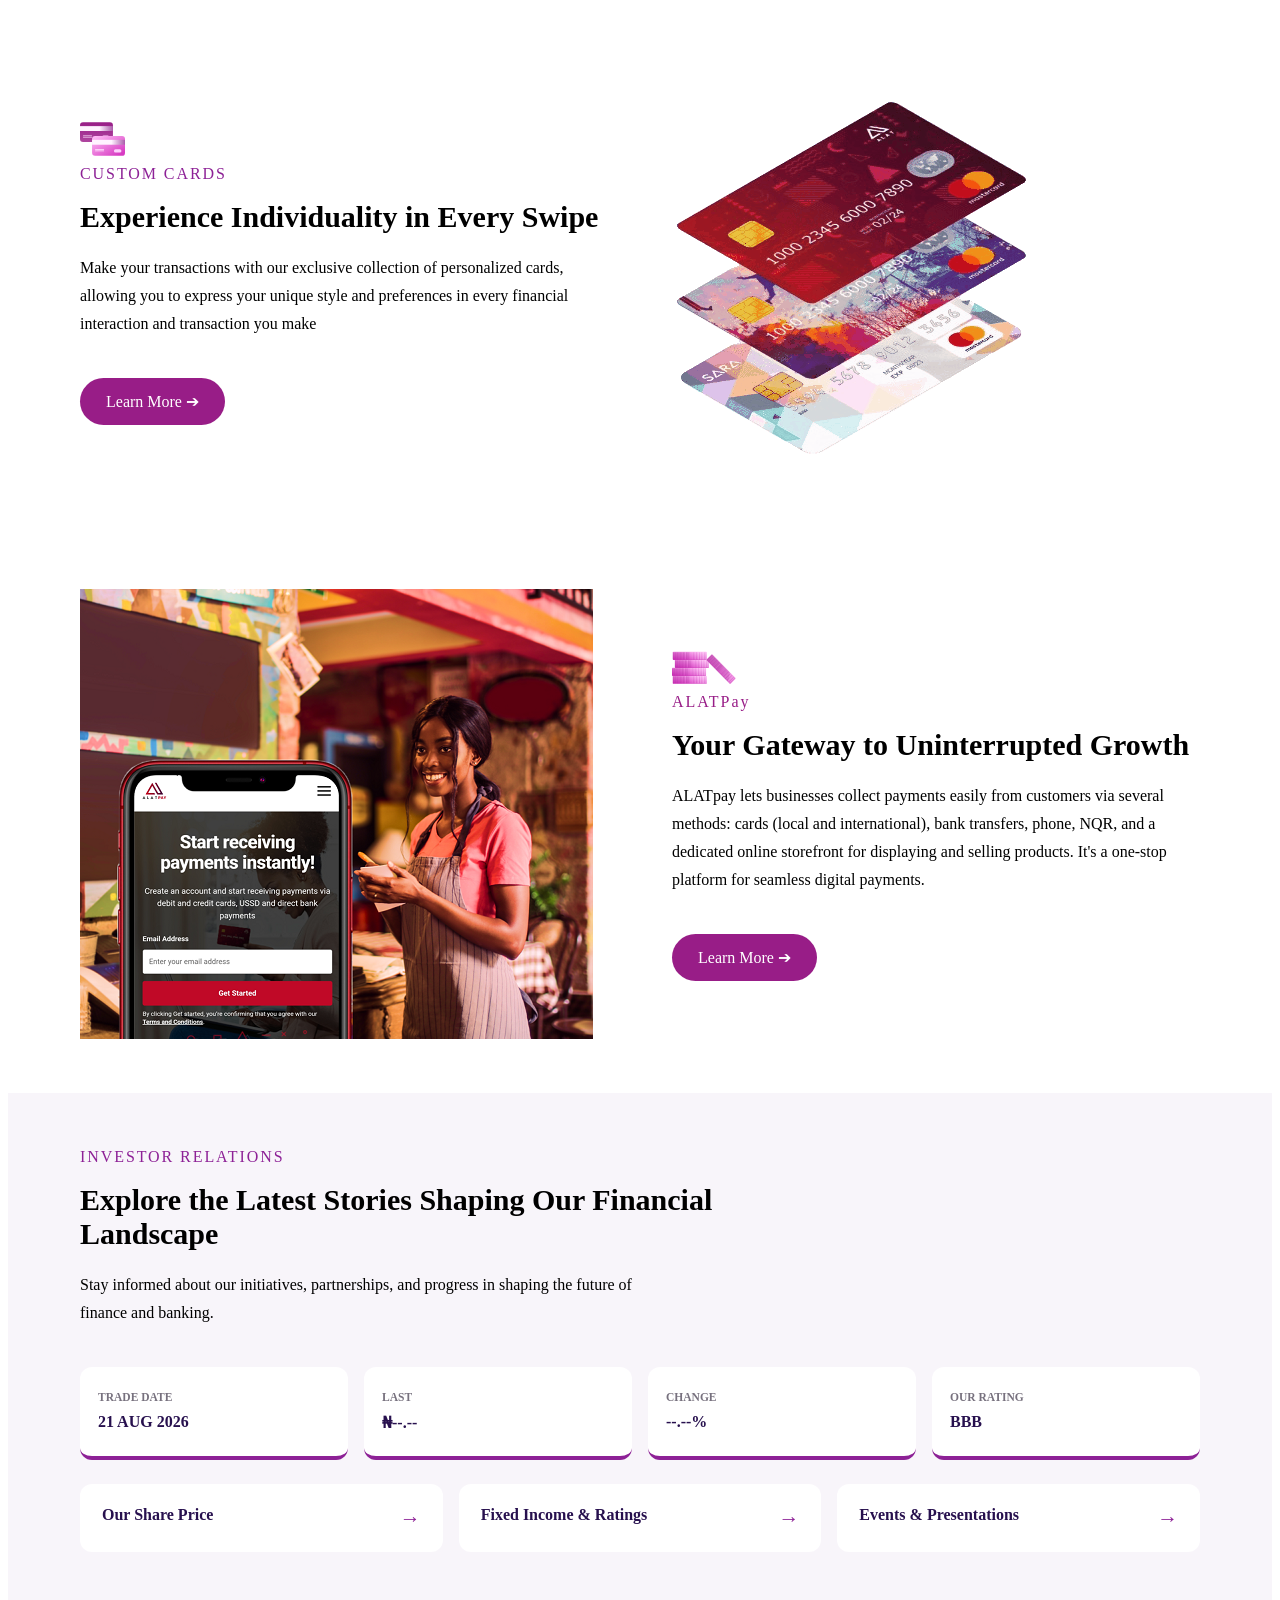
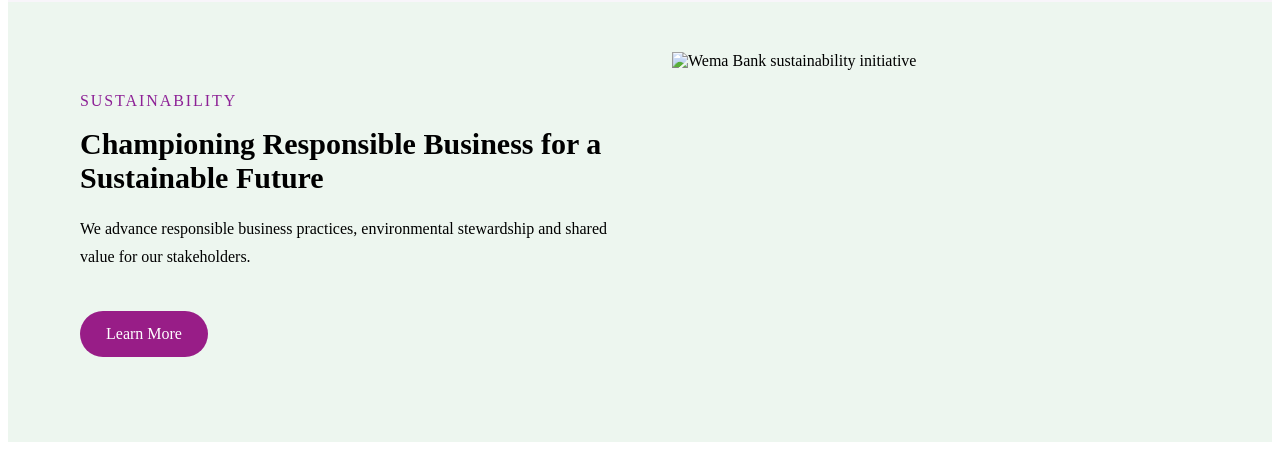
==== index.html @ 40473d60 "Initial commit" ====
<!DOCTYPE html>
<html lang="en">
<head>
  <meta charset="UTF-8">
  <meta name="viewport" content="width=device-width, initial-scale=1.0">
  <title>Wema Bank Clone</title>

  <link rel="stylesheet" href="style.css">
</head>
<body>
<!-- PERSON 3 START: Custom Cards to Sustainability -->
<main>
  <section class="custom-cards">
    <div class="person3-container person3-split">
      <div class="person3-copy">
        <img src="image/wema custom card.svg" alt="">
        <p class="person3-eyebrow">CUSTOM CARDS</p>
        <h2>Experience Individuality in Every Swipe</h2>
        <p>Make your transactions with our exclusive collection of personalized cards,
          allowing you to express your unique style and preferences in every financial
          interaction and transaction you make
        </p>
        <a class="person3-button" href="#">Learn More ➔</a>
      </div>

      <div class="person3-gif">
        <img src="image/wema.gif" alt="Wema Bank custom card" />
      </div>
    </div>
  </section>

  <section class="alatpay">
    <div class="person3-container person3-split person3-split-reverse">
      <div class="person3-image-wrap">
        <img src="image/wemaLADY.png" alt="ALATPay payment solution" />
      </div>

      <div class="person3-copy">
        <img src="image/wema coin2-oxd8k7oh.svg" alt="">
        <p class="person3-eyebrow">ALATPay</p>
        <h2>Your Gateway to Uninterrupted Growth</h2>
        <p>
          ALATpay lets businesses collect payments easily from customers via several
          methods: cards (local and international), bank transfers, phone, NQR, and 
          a dedicated online storefront for displaying and selling products. It's a
          one-stop platform for seamless digital payments.
        </p>
        <a class="person3-button person3-button-light" href="#">Learn More ➔</a>
      </div>
    </div>
  </section>

  <section class="investor-relations">
    <div class="person3-container">
      <div class="person3-section-heading">
        <p class="person3-eyebrow">INVESTOR RELATIONS</p>
        <h2>Explore the Latest Stories Shaping Our Financial Landscape</h2>
        <p>
          Stay informed about our initiatives, partnerships, and progress in
          shaping the future of finance and banking.
        </p>
      </div>

      <div class="investor-stats">
        <article class="investor-stat">
          <span>TRADE DATE</span>
          <strong>21 AUG 2026</strong>
        </article>
        <article class="investor-stat">
          <span>LAST</span>
          <strong>₦--.--</strong>
        </article>
        <article class="investor-stat">
          <span>CHANGE</span>
          <strong>--.--%</strong>
        </article>
        <article class="investor-stat">
          <span>OUR RATING</span>
          <strong>BBB</strong>
        </article>
      </div>

      <div class="investor-links">
        <a href="#">Our Share Price <span>→</span></a>
        <a href="#">Fixed Income &amp; Ratings <span>→</span></a>
        <a href="#">Events &amp; Presentations <span>→</span></a>
      </div>
    </div>
  </section>

  <section class="sustainability">
    <div class="person3-container person3-split">
      <div class="person3-copy">
        <p class="person3-eyebrow">SUSTAINABILITY</p>
        <h2>Championing Responsible Business for a Sustainable Future</h2>
        <p>
          We advance responsible business practices, environmental stewardship
          and shared value for our stakeholders.
        </p>
        <a class="person3-button" href="#">Learn More</a>
      </div>

      <div class="person3-image-wrap">
        <img src="images/sustainability.jpg" alt="Wema Bank sustainability initiative" />
      </div>
    </div>
  </section>
</main>
<!-- PERSON 3 END: Custom Cards to Sustainability -->
</body>
</html>
---- style.css ----
/* PERSON 3: Custom Cards to Sustainability */

.person3-container {
  width: min(1120px, 90%);
  margin: 0 auto;
  
}

.custom-cards,
.alatpay,
.investor-relations,
.sustainability {
  padding: 50px 0;
 
}

.person3-split {
  display: grid;
  grid-template-columns: repeat(2, 1fr);
  align-items: center;
  gap: 64px;
}

.person3-copy h2,
.person3-section-heading h2 {
  margin: 12px 0 20px;
  font-size: 30px;
  
}

.person3-copy p,
.person3-section-heading p {
  max-width: 560px;
  font-size: 1rem;
  line-height: 1.75;
  opacity: 20px;
}

.person3-eyebrow {
  margin: 0;
  color: #8d2196;
  font-size: 0.78rem;
  font-weight: 100;
  letter-spacing: 0.12em;
}

.person3-image-wrap{
  display: block;
  width: 80%;
  min-height: 340px;
  border-radius: 22px;
  object-fit: cover;
}

.person3-button {
  display: inline-block;
  margin-top: 24px;
  padding: 14px 26px;
  border-radius: 50px;
  background: #981d87;
  color: #ffffff;
  font-weight: 300;
  text-decoration: none;
}


.alatpay {
  background: rgb(255, 255, 255);
}

.person3-copy {
  color: #000000;
}

.alatpay .person3-eyebrow {
  color: #981d87;
}

.person3-button-light {
  color: #ffffff;
  background: #981d87;
}

.investor-relations {
  background: #f8f5fa;
}

.person3-section-heading {
  max-width: 720px;
}

.investor-stats {
  display: grid;
  grid-template-columns: repeat(4, 1fr);
  gap: 16px;
  margin: 40px 0 24px;
}

.investor-stat {
  padding: 24px 18px;
  border-radius: 12px;
  background: #ffffff;
  border-bottom: 4px solid #8d2196;
}

.investor-stat span {
  display: block;
  margin-bottom: 10px;
  color: #77717e;
  font-size: 0.72rem;
  font-weight: 700;
}

.investor-stat strong {
  color: #27104e;
  font-size: 1rem;
}

.investor-links {
  display: grid;
  grid-template-columns: repeat(3, 1fr);
  gap: 16px;
}

.investor-links a {
  padding: 22px;
  border-radius: 12px;
  background: #ffffff;
  color: #27104e;
  font-weight: 700;
  text-decoration: none;
}

.investor-links span {
  float: right;
  color: #8d2196;
  font-size: 1.3rem;
}

.sustainability {
  background: #edf6ef;
}

@media (max-width: 760px) {
  .custom-cards,
  .alatpay,
  .investor-relations,
  .sustainability {
    padding: 64px 0;
  }

  .person3-split,
  .investor-stats,
  .investor-links {
    grid-template-columns: 1fr;
  }

  .person3-split-reverse .person3-image-wrap {
    order: 2;
  }

  .person3-image-wrap img {
    min-height: 260px;
  }
}
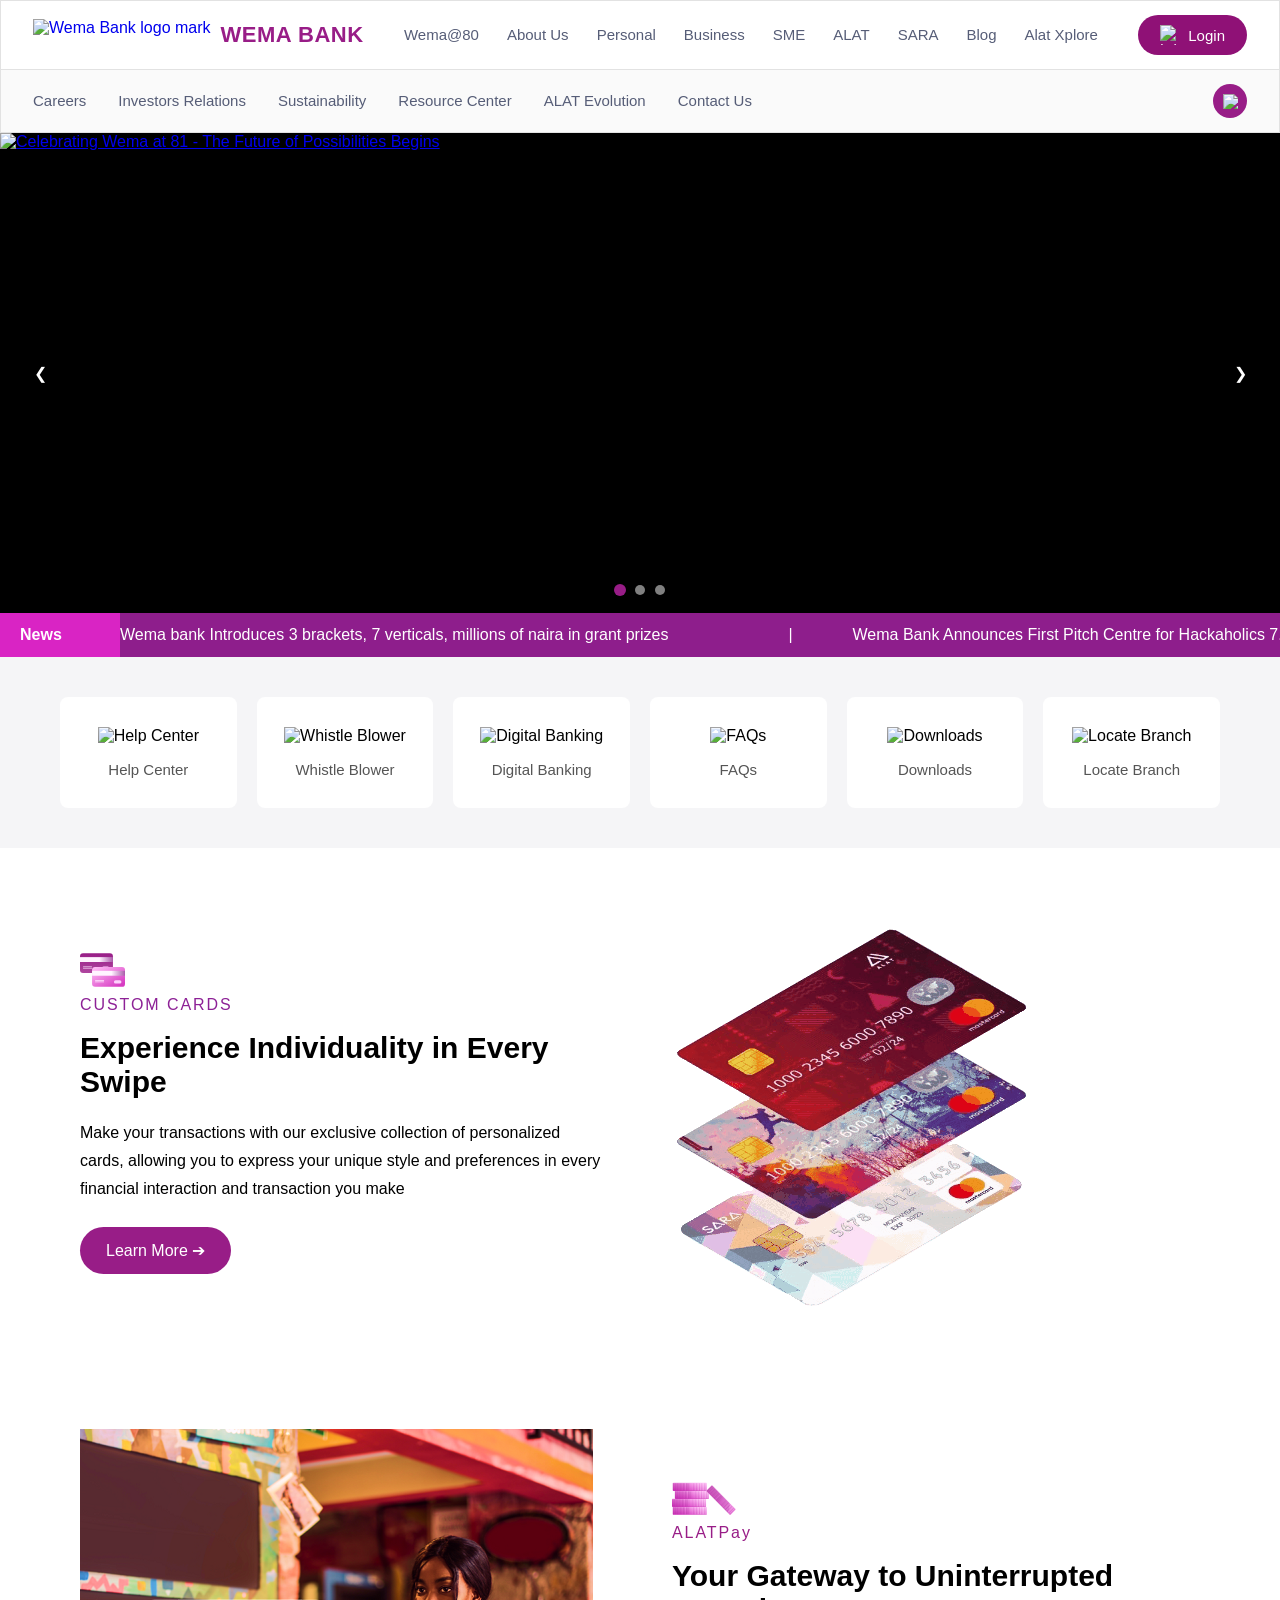
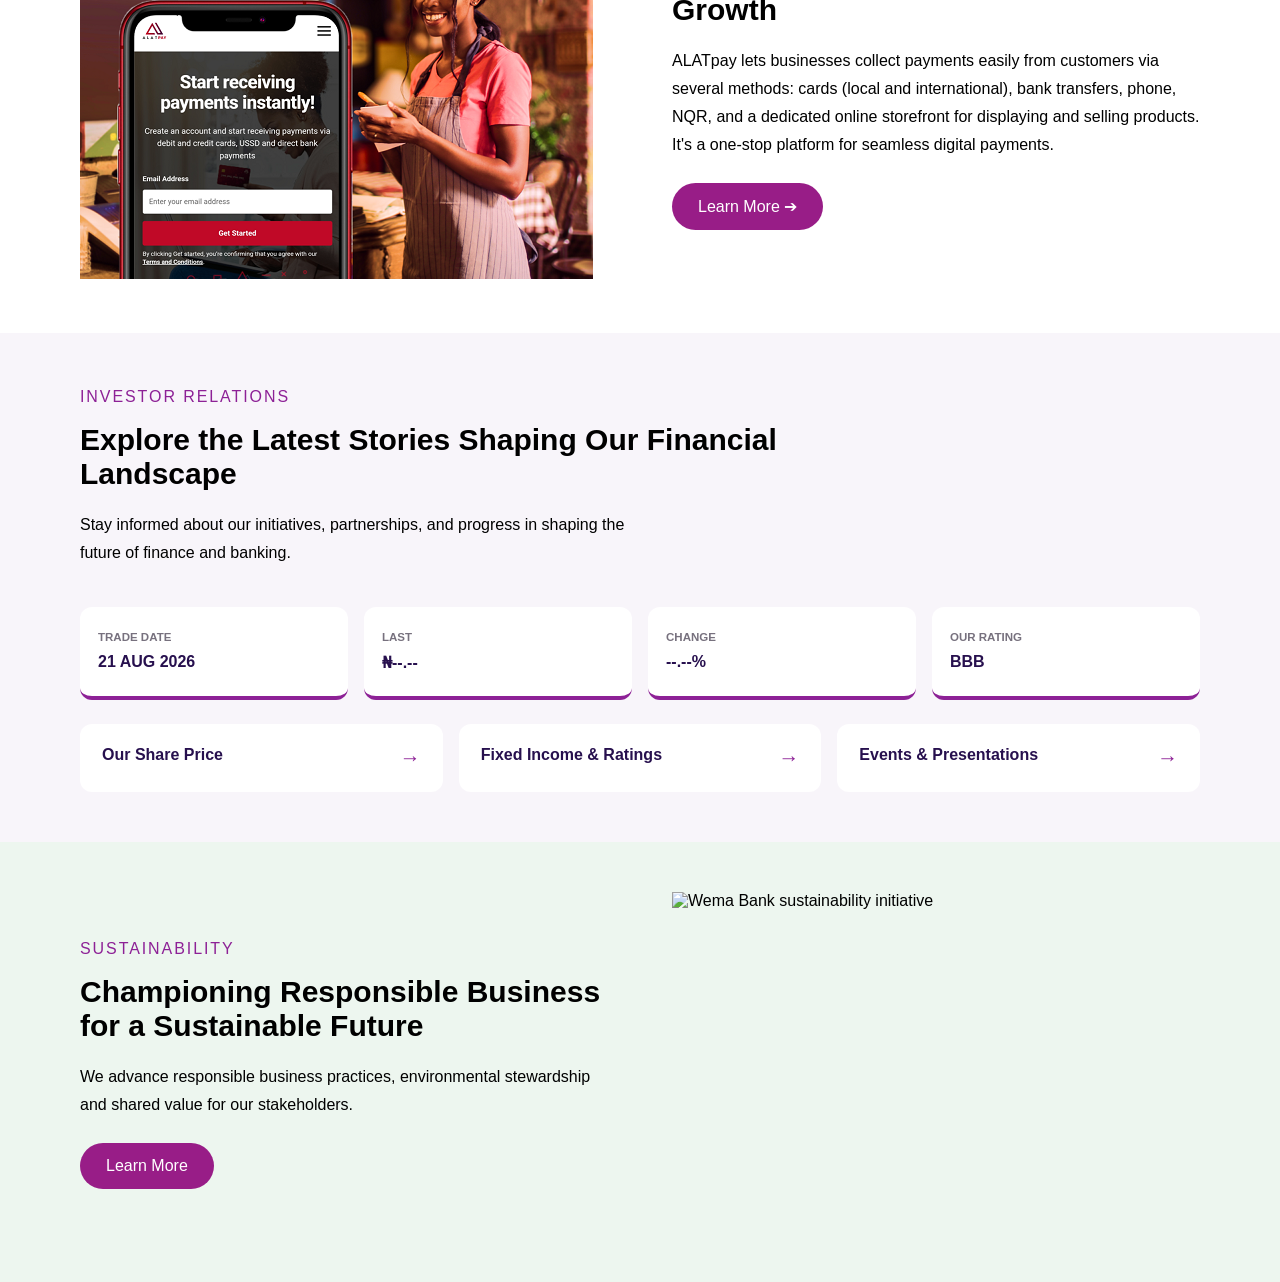
==== commit 5c928733: "navbar" ====
--- a/index.html
+++ b/index.html
@@ -1,111 +1,326 @@
-<!DOCTYPE html>
+<!doctype html>
 <html lang="en">
-<head>
-  <meta charset="UTF-8">
-  <meta name="viewport" content="width=device-width, initial-scale=1.0">
-  <title>Wema Bank Clone</title>
-
-  <link rel="stylesheet" href="style.css">
-</head>
-<body>
-<!-- PERSON 3 START: Custom Cards to Sustainability -->
-<main>
-  <section class="custom-cards">
-    <div class="person3-container person3-split">
-      <div class="person3-copy">
-        <img src="image/wema custom card.svg" alt="">
-        <p class="person3-eyebrow">CUSTOM CARDS</p>
-        <h2>Experience Individuality in Every Swipe</h2>
-        <p>Make your transactions with our exclusive collection of personalized cards,
-          allowing you to express your unique style and preferences in every financial
-          interaction and transaction you make
-        </p>
-        <a class="person3-button" href="#">Learn More ➔</a>
-      </div>
-
-      <div class="person3-gif">
-        <img src="image/wema.gif" alt="Wema Bank custom card" />
+  <head>
+    <meta charset="UTF-8" />
+    <meta name="viewport" content="width=device-width, initial-scale=1.0" />
+    <title>Wema Bank Clone</title>
+
+    <link rel="stylesheet" href="style.css" />
+  </head>
+  <body>
+    <!-- PERSON 1 START: Custom Cards to Sustainability -->
+    <header class="wema-header">
+      <!-- Top row -->
+      <div class="top-row">
+        <a href="#" class="logo">
+          <img
+            class="logo-mark"
+            src="/Img/logo-mark.jpg"
+            alt="Wema Bank logo mark"
+          />
+          <span class="logo-text">WEMA BANK</span>
+        </a>
+
+        <nav class="main-nav">
+          <ul>
+            <li><a href="#">Wema@80</a></li>
+            <li><a href="#">About Us</a></li>
+            <li><a href="#">Personal</a></li>
+            <li><a href="#">Business</a></li>
+            <li><a href="#">SME</a></li>
+            <li><a href="#">ALAT</a></li>
+            <li><a href="#">SARA</a></li>
+            <li><a href="#">Blog</a></li>
+            <li><a href="#">Alat Xplore</a></li>
+          </ul>
+        </nav>
+
+        <a href="#" class="login-btn">
+          <img class="briefcase" src="/Img/Briefcase.svg" alt="briefcase" />
+          <span>Login</span>
+        </a>
+      </div>
+
+      <div class="sub-row">
+        <nav class="sub-nav">
+          <ul>
+            <li><a href="#">Careers</a></li>
+            <li><a href="#">Investors Relations</a></li>
+            <li><a href="#">Sustainability</a></li>
+            <li><a href="#">Resource Center</a></li>
+            <li><a href="#">ALAT Evolution</a></li>
+            <li><a href="#">Contact Us</a></li>
+          </ul>
+        </nav>
+
+        <button class="search-btn" aria-label="Search">
+          <a>
+            <img class="search" src="/Img/Search.svg" alt="search-btn" />
+          </a>
+        </button>
+      </div>
+    </header>
+    <section class="hero-slider" aria-label="Promotions">
+      <input
+        type="radio"
+        name="hero-slide"
+        id="hero-slide-1"
+        class="hero-slide-radio"
+        checked
+      />
+      <input
+        type="radio"
+        name="hero-slide"
+        id="hero-slide-2"
+        class="hero-slide-radio"
+      />
+      <input
+        type="radio"
+        name="hero-slide"
+        id="hero-slide-3"
+        class="hero-slide-radio"
+      />
+
+      <div class="slider-track">
+        <div class="slide slide-1">
+          <a href="#" aria-label="Wema at 81">
+            <img
+              src="/Img/banner-wema81.jpg"
+              alt="Celebrating Wema at 81 - The Future of Possibilities Begins"
+            />
+          </a>
+        </div>
+        <div class="slide slide-2">
+          <a href="#" aria-label="SARA by Wema">
+            <img
+              src="/Img/banner-sara.jpg"
+              alt="SARA - Customized Solutions For Her"
+            />
+          </a>
+        </div>
+        <div class="slide slide-3">
+          <a href="#" aria-label="ALAT by Wema">
+            <img
+              src="/Img/banner-alat.jpg"
+              alt="ALAT by Wema - Voice Banking, Tap and Pay, Uptime Prediction"
+            />
+          </a>
+        </div>
+      </div>
+
+      <div class="slider-arrows">
+        <label
+          for="hero-slide-3"
+          class="slider-arrow prev arrow-for-1"
+          aria-hidden="true"
+          >&#10094;</label
+        >
+        <label
+          for="hero-slide-1"
+          class="slider-arrow prev arrow-for-2"
+          aria-hidden="true"
+          >&#10094;</label
+        >
+        <label
+          for="hero-slide-2"
+          class="slider-arrow prev arrow-for-3"
+          aria-hidden="true"
+          >&#10094;</label
+        >
+
+        <label
+          for="hero-slide-2"
+          class="slider-arrow next arrow-for-1"
+          aria-hidden="true"
+          >&#10095;</label
+        >
+        <label
+          for="hero-slide-3"
+          class="slider-arrow next arrow-for-2"
+          aria-hidden="true"
+          >&#10095;</label
+        >
+        <label
+          for="hero-slide-1"
+          class="slider-arrow next arrow-for-3"
+          aria-hidden="true"
+          >&#10095;</label
+        >
+      </div>
+
+      <div class="slider-dots">
+        <label for="hero-slide-1" class="dot" aria-hidden="true"></label>
+        <label for="hero-slide-2" class="dot" aria-hidden="true"></label>
+        <label for="hero-slide-3" class="dot" aria-hidden="true"></label>
+      </div>
+    </section>
+    <section>
+      <div class="news-bar">
+        <div class="news">News</div>
+        <div class="newsletter-wrap">
+          <div class="newsletter">
+            <span
+              >Wema bank Introduces 3 brackets, 7 verticals, millions of naira
+              in grant prizes</span
+            >
+            |
+            <span
+              >Wema Bank Announces First Pitch Centre for Hackaholics 7.0
+            </span>
+            |
+            <span
+              >Wema Bank Deepens Commitment to Nigeria's Entrepreneurs as it
+              Marks World MSME Day 2026</span
+            >
+            <span
+              >Wema bank Introduces 3 brackets, 7 verticals, millions of naira
+              in grant prizes</span
+            >
+            |
+            <span
+              >Wema Bank Announces First Pitch Centre for Hackaholics 7.0
+            </span>
+            |
+            <span
+              >Wema Bank Deepens Commitment to Nigeria's Entrepreneurs as it
+              Marks World MSME Day 2026</span
+            >
+          </div>
+        </div>
+      </div>
+    </section>
+    <div class="quick-links">
+      <div class="link-card">
+        <img src="/Img/Help-center.svg" alt="Help Center" />
+        <p>Help Center</p>
+      </div>
+      <div class="link-card">
+        <img src="/Img/Whistle-blower.svg" alt="Whistle Blower" />
+        <p>Whistle Blower</p>
+      </div>
+      <div class="link-card">
+        <img src="/Img/digital-banking.svg" alt="Digital Banking" />
+        <p>Digital Banking</p>
+      </div>
+      <div class="link-card">
+        <img src="/Img/faq.svg" alt="FAQs" />
+        <p>FAQs</p>
+      </div>
+      <div class="link-card">
+        <img src="/Img/downloads.svg" alt="Downloads" />
+        <p>Downloads</p>
+      </div>
+      <div class="link-card">
+        <img src="/Img/locate-branch.svg" alt="Locate Branch" />
+        <p>Locate Branch</p>
       </div>
     </div>
-  </section>
-
-  <section class="alatpay">
-    <div class="person3-container person3-split person3-split-reverse">
-      <div class="person3-image-wrap">
-        <img src="image/wemaLADY.png" alt="ALATPay payment solution" />
-      </div>
-
-      <div class="person3-copy">
-        <img src="image/wema coin2-oxd8k7oh.svg" alt="">
-        <p class="person3-eyebrow">ALATPay</p>
-        <h2>Your Gateway to Uninterrupted Growth</h2>
-        <p>
-          ALATpay lets businesses collect payments easily from customers via several
-          methods: cards (local and international), bank transfers, phone, NQR, and 
-          a dedicated online storefront for displaying and selling products. It's a
-          one-stop platform for seamless digital payments.
-        </p>
-        <a class="person3-button person3-button-light" href="#">Learn More ➔</a>
-      </div>
-    </div>
-  </section>
-
-  <section class="investor-relations">
-    <div class="person3-container">
-      <div class="person3-section-heading">
-        <p class="person3-eyebrow">INVESTOR RELATIONS</p>
-        <h2>Explore the Latest Stories Shaping Our Financial Landscape</h2>
-        <p>
-          Stay informed about our initiatives, partnerships, and progress in
-          shaping the future of finance and banking.
-        </p>
-      </div>
-
-      <div class="investor-stats">
-        <article class="investor-stat">
-          <span>TRADE DATE</span>
-          <strong>21 AUG 2026</strong>
-        </article>
-        <article class="investor-stat">
-          <span>LAST</span>
-          <strong>₦--.--</strong>
-        </article>
-        <article class="investor-stat">
-          <span>CHANGE</span>
-          <strong>--.--%</strong>
-        </article>
-        <article class="investor-stat">
-          <span>OUR RATING</span>
-          <strong>BBB</strong>
-        </article>
-      </div>
-
-      <div class="investor-links">
-        <a href="#">Our Share Price <span>→</span></a>
-        <a href="#">Fixed Income &amp; Ratings <span>→</span></a>
-        <a href="#">Events &amp; Presentations <span>→</span></a>
-      </div>
-    </div>
-  </section>
-
-  <section class="sustainability">
-    <div class="person3-container person3-split">
-      <div class="person3-copy">
-        <p class="person3-eyebrow">SUSTAINABILITY</p>
-        <h2>Championing Responsible Business for a Sustainable Future</h2>
-        <p>
-          We advance responsible business practices, environmental stewardship
-          and shared value for our stakeholders.
-        </p>
-        <a class="person3-button" href="#">Learn More</a>
-      </div>
-
-      <div class="person3-image-wrap">
-        <img src="images/sustainability.jpg" alt="Wema Bank sustainability initiative" />
-      </div>
-    </div>
-  </section>
-</main>
-<!-- PERSON 3 END: Custom Cards to Sustainability -->
-</body>
-</html>+    <!-- PERSON 3 START: Custom Cards to Sustainability -->
+    <main>
+      <section class="custom-cards">
+        <div class="person3-container person3-split">
+          <div class="person3-copy">
+            <img src="image/wema custom card.svg" alt="" />
+            <p class="person3-eyebrow">CUSTOM CARDS</p>
+            <h2>Experience Individuality in Every Swipe</h2>
+            <p>
+              Make your transactions with our exclusive collection of
+              personalized cards, allowing you to express your unique style and
+              preferences in every financial interaction and transaction you
+              make
+            </p>
+            <a class="person3-button" href="#">Learn More ➔</a>
+          </div>
+
+          <div class="person3-gif">
+            <img src="image/wema.gif" alt="Wema Bank custom card" />
+          </div>
+        </div>
+      </section>
+
+      <section class="alatpay">
+        <div class="person3-container person3-split person3-split-reverse">
+          <div class="person3-image-wrap">
+            <img src="image/wemaLADY.png" alt="ALATPay payment solution" />
+          </div>
+
+          <div class="person3-copy">
+            <img src="image/wema coin2-oxd8k7oh.svg" alt="" />
+            <p class="person3-eyebrow">ALATPay</p>
+            <h2>Your Gateway to Uninterrupted Growth</h2>
+            <p>
+              ALATpay lets businesses collect payments easily from customers via
+              several methods: cards (local and international), bank transfers,
+              phone, NQR, and a dedicated online storefront for displaying and
+              selling products. It's a one-stop platform for seamless digital
+              payments.
+            </p>
+            <a class="person3-button person3-button-light" href="#"
+              >Learn More ➔</a
+            >
+          </div>
+        </div>
+      </section>
+
+      <section class="investor-relations">
+        <div class="person3-container">
+          <div class="person3-section-heading">
+            <p class="person3-eyebrow">INVESTOR RELATIONS</p>
+            <h2>Explore the Latest Stories Shaping Our Financial Landscape</h2>
+            <p>
+              Stay informed about our initiatives, partnerships, and progress in
+              shaping the future of finance and banking.
+            </p>
+          </div>
+
+          <div class="investor-stats">
+            <article class="investor-stat">
+              <span>TRADE DATE</span>
+              <strong>21 AUG 2026</strong>
+            </article>
+            <article class="investor-stat">
+              <span>LAST</span>
+              <strong>₦--.--</strong>
+            </article>
+            <article class="investor-stat">
+              <span>CHANGE</span>
+              <strong>--.--%</strong>
+            </article>
+            <article class="investor-stat">
+              <span>OUR RATING</span>
+              <strong>BBB</strong>
+            </article>
+          </div>
+
+          <div class="investor-links">
+            <a href="#">Our Share Price <span>→</span></a>
+            <a href="#">Fixed Income &amp; Ratings <span>→</span></a>
+            <a href="#">Events &amp; Presentations <span>→</span></a>
+          </div>
+        </div>
+      </section>
+
+      <section class="sustainability">
+        <div class="person3-container person3-split">
+          <div class="person3-copy">
+            <p class="person3-eyebrow">SUSTAINABILITY</p>
+            <h2>Championing Responsible Business for a Sustainable Future</h2>
+            <p>
+              We advance responsible business practices, environmental
+              stewardship and shared value for our stakeholders.
+            </p>
+            <a class="person3-button" href="#">Learn More</a>
+          </div>
+
+          <div class="person3-image-wrap">
+            <img
+              src="images/sustainability.jpg"
+              alt="Wema Bank sustainability initiative"
+            />
+          </div>
+        </div>
+      </section>
+    </main>
+    <!-- PERSON 3 END: Custom Cards to Sustainability -->
+  </body>
+</html>
--- a/style.css
+++ b/style.css
@@ -1,4 +1,350 @@
-/* PERSON 3: Custom Cards to Sustainability */
+* {
+  margin: 0;
+  padding: 0;
+  box-sizing: border-box;
+}
+
+body {
+  font-family: Arial, Helvetica, sans-serif;
+  background: #fff;
+}
+
+.wema-header {
+  width: 100%;
+  border: 1px solid #e2e2e2;
+}
+
+.top-row {
+  display: flex;
+  align-items: center;
+  justify-content: space-between;
+  padding: 14px 32px;
+  background: #ffffff;
+  gap: 20px;
+}
+
+.logo {
+  display: flex;
+  align-items: center;
+  gap: 10px;
+  text-decoration: none;
+  flex-shrink: 0;
+}
+
+.logo-mark {
+  display: block;
+  height: 32px;
+  width: auto;
+}
+
+.logo-text {
+  font-size: 22px;
+  font-weight: 700;
+  letter-spacing: 0.5px;
+  color: #981D87;
+  white-space: nowrap;
+}
+
+.main-nav ul {
+  display: flex;
+  list-style: none;
+  gap: 28px;
+  flex-wrap: wrap;
+}
+
+.main-nav a {
+  text-decoration: none;
+  color: #565D77;
+  font-size: 15px;
+  font-weight: 400;
+  white-space: nowrap;
+}
+
+.main-nav a:hover {
+  color: #981D87;
+}
+
+.login-btn {
+  display: flex;
+  align-items: center;
+  gap: 8px;
+  background: #8f1176;
+  color: #ffffff;
+  text-decoration: none;
+  font-size: 15px;
+  font-weight: 400;
+  padding: 10px 22px;
+  border-radius: 999px;
+  flex-shrink: 0;
+}
+
+.briefcase{
+  display: flex;
+  height: 20px;
+  width: 20px;
+}
+
+.login-icon {
+  flex-shrink: 0;
+}
+
+.sub-row {
+  display: flex;
+  align-items: center;
+  justify-content: space-between;
+  padding: 14px 32px;
+  background: #fafafa;
+  border-top: 1px solid #e2e2e2;
+}
+
+.sub-nav ul {
+  display: flex;
+  list-style: none;
+  gap: 32px;
+}
+
+.sub-nav a {
+  text-decoration: none;
+  color: #565D77;
+  font-size: 15px;
+  padding-bottom: 6px;
+  white-space: nowrap;
+}
+
+.sub-nav a:hover {
+  color: #8f1176;
+}
+
+.sub-nav a.active {
+  color: #981D87;
+  border-bottom: 2px solid #981D87;
+}
+
+.search-btn {
+  display: flex;
+  align-items: center;
+  justify-content: center;
+  width: 34px;
+  height: 34px;
+  border-radius: 50%;
+  background: #981D87;
+  border: none;
+  cursor: pointer;
+  flex-shrink: 0;
+}
+
+.search{
+  display: flex;
+  height: 15px;
+  width: 15px;
+}
+
+.hero-slider {
+  position: relative;
+  width: 100%;
+  height: 480px;
+  overflow: hidden;
+  background: #000;
+}
+
+.hero-slide-radio {
+  position: absolute;
+  width: 1px;
+  height: 1px;
+  padding: 0;
+  margin: -1px;
+  overflow: hidden;
+  clip: rect(0, 0, 0, 0);
+  white-space: nowrap;
+  border: 0;
+}
+
+.slider-track {
+  position: relative;
+  width: 100%;
+  height: 100%;
+}
+
+.slide {
+  position: absolute;
+  inset: 0;
+  display: block;
+  opacity: 0;
+  visibility: hidden;
+  transition: opacity 0.6s ease;
+}
+
+.slide a,
+.slide img {
+  display: block;
+  width: 100%;
+  height: 100%;
+  object-fit: cover;
+}
+
+#hero-slide-1:checked ~ .slider-track .slide-1,
+#hero-slide-2:checked ~ .slider-track .slide-2,
+#hero-slide-3:checked ~ .slider-track .slide-3 {
+  opacity: 1;
+  visibility: visible;
+  z-index: 1;
+}
+
+.slider-arrow {
+  position: absolute;
+  top: 50%;
+  transform: translateY(-50%);
+  width: 40px;
+  height: 40px;
+  border-radius: 50%;
+  background: rgba(0, 0, 0, 0.35);
+  color: #fff;
+  font-size: 16px;
+  cursor: pointer;
+  align-items: center;
+  justify-content: center;
+  z-index: 2;
+  transition: background 0.2s ease;
+  display: none; 
+}
+
+.slider-arrow:hover {
+  background: #981D87;
+}
+
+.slider-arrow.prev {
+  left: 20px;
+}
+
+.slider-arrow.next {
+  right: 20px;
+}
+
+#hero-slide-1:checked ~ .slider-arrows .arrow-for-1,
+#hero-slide-2:checked ~ .slider-arrows .arrow-for-2,
+#hero-slide-3:checked ~ .slider-arrows .arrow-for-3 {
+  display: flex;
+}
+
+.slider-dots {
+  position: absolute;
+  bottom: 18px;
+  left: 50%;
+  transform: translateX(-50%);
+  display: flex;
+  gap: 10px;
+  z-index: 2;
+}
+
+.dot {
+  width: 10px;
+  height: 10px;
+  border-radius: 50%;
+  background: rgba(255, 255, 255, 0.5);
+  cursor: pointer;
+  transition: background 0.2s ease, transform 0.2s ease;
+}
+
+#hero-slide-1:checked ~ .slider-dots label[for="hero-slide-1"],
+#hero-slide-2:checked ~ .slider-dots label[for="hero-slide-2"],
+#hero-slide-3:checked ~ .slider-dots label[for="hero-slide-3"] {
+  background: #981D87;
+  transform: scale(1.2);
+}
+
+.news-bar {
+  display: flex;
+  width: 100%;
+  height: 44px;
+  cursor: pointer;
+  color: #fff;
+}
+
+.news-bar:hover .newsletter {
+  animation-play-state: paused;
+}
+
+.news{
+  flex-shrink: 0;   
+  width: 120px;
+  background: #d924c4;   
+  color: white;
+  font-weight: 700;
+  display: flex;
+  align-items: center;
+  padding-left: 20px;
+}
+
+.newsletter-wrap{
+  flex: 1;
+  overflow: hidden;
+  background: #8e1e8c;   
+  white-space: nowrap;
+}
+
+.newsletter {
+  display: inline-flex;
+  gap: 60px;
+  height: 100%;
+  align-items: center;
+  animation: scroll-left 26s linear infinite;
+}
+
+.newsletter span {
+  color: white;
+  padding-right: 60px;
+}
+
+@keyframes scroll-left {
+  from { transform: translateX(0); }
+  to { transform: translateX(-50%); }
+}
+
+
+@media (max-width: 700px) {
+  .hero-slider {
+    height: 260px;
+  }
+  .slider-arrow {
+    width: 32px;
+    height: 32px;
+    font-size: 13px;
+  }
+}
+
+.quick-links {
+  display: flex;
+  gap: 20px;
+  padding: 40px 60px;
+  background: #f5f5f7;
+}
+
+.link-card {
+  flex: 1;
+  background: #ffffff;
+  border-radius: 8px;
+  padding: 30px 15px;
+  text-align: center;
+  cursor: pointer;
+  transition: transform 0.25s ease, box-shadow 0.25s ease;
+}
+
+.link-card img {
+  width: 48px;
+  height: 48px;
+  margin-bottom: 16px;
+}
+
+.link-card p {
+  margin: 0;
+  color: #555;
+  font-size: 15px;
+}
+
+.link-card:hover {
+  transform: translateY(-6px) scale(1.04);
+  box-shadow: 0 12px 24px rgba(0, 0, 0, 0.12);
+}/* PERSON 3: Custom Cards to Sustainability */
 
 .person3-container {
   width: min(1120px, 90%);
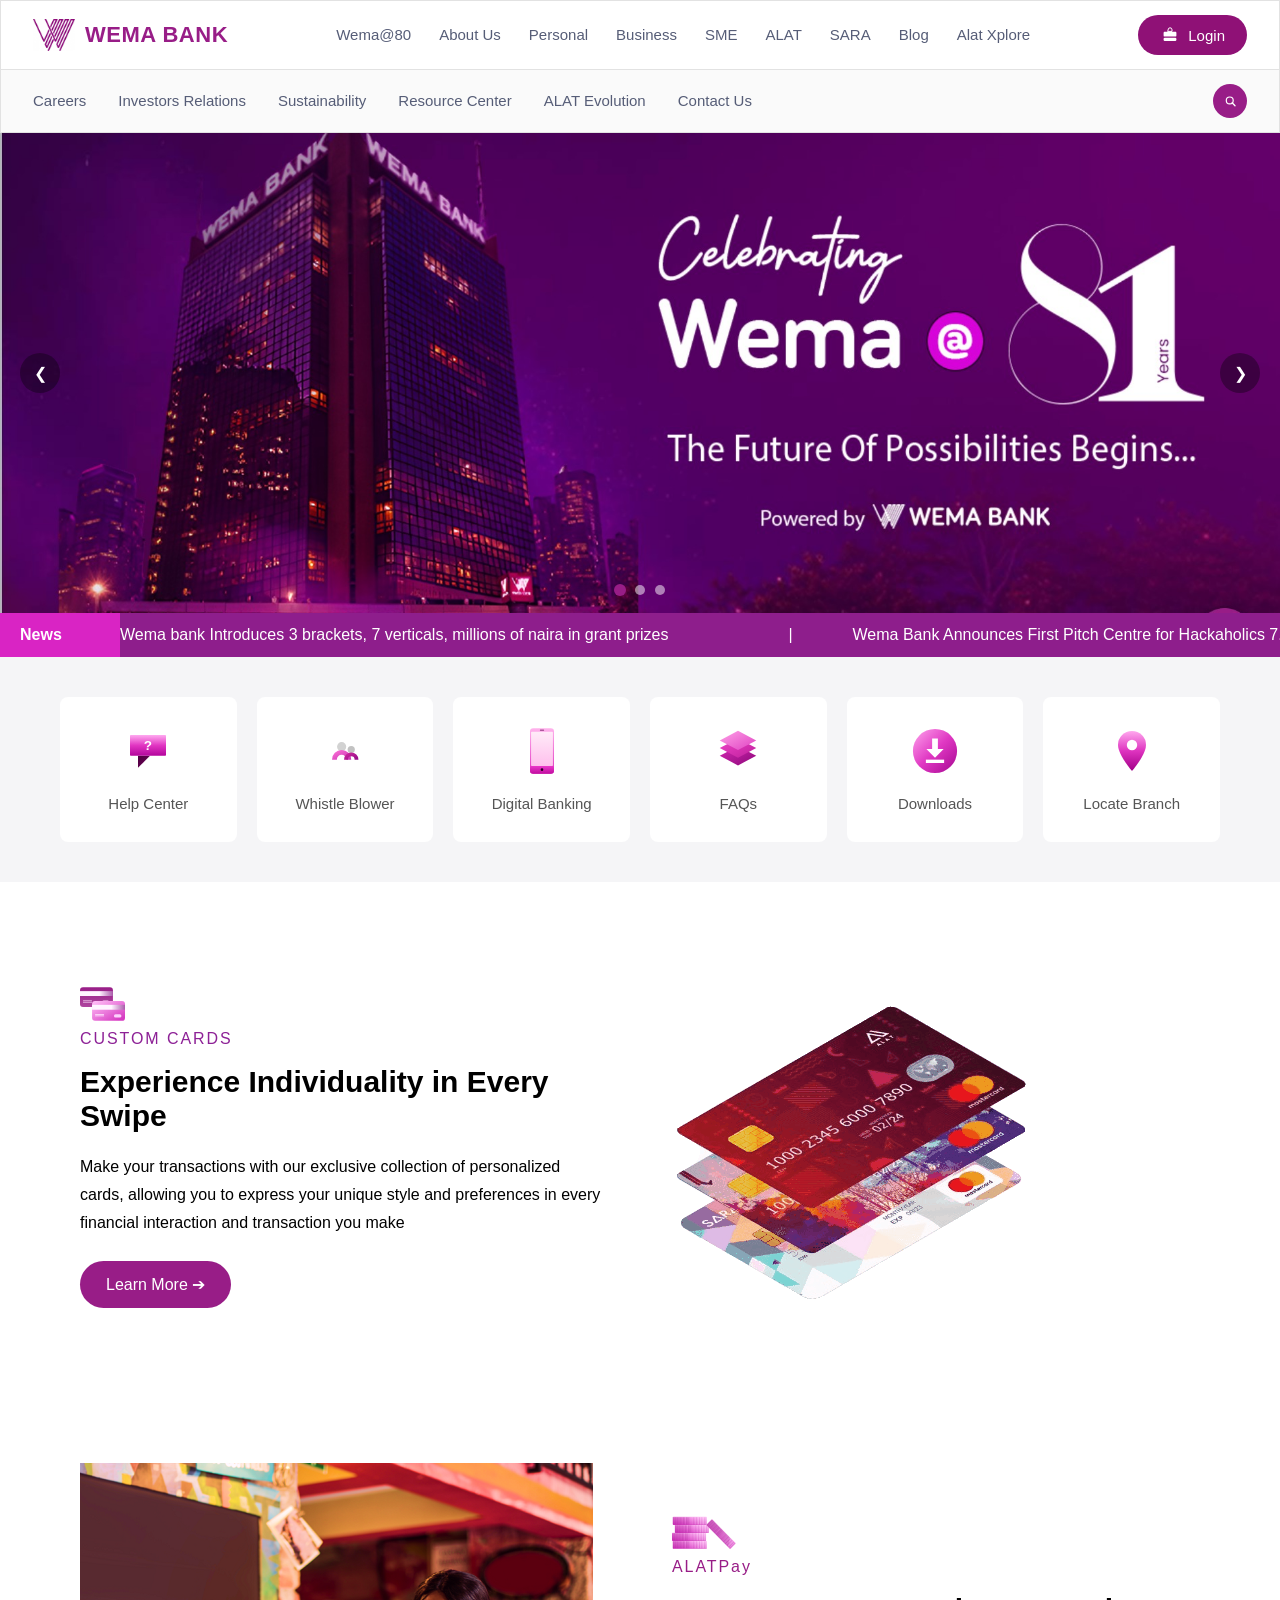
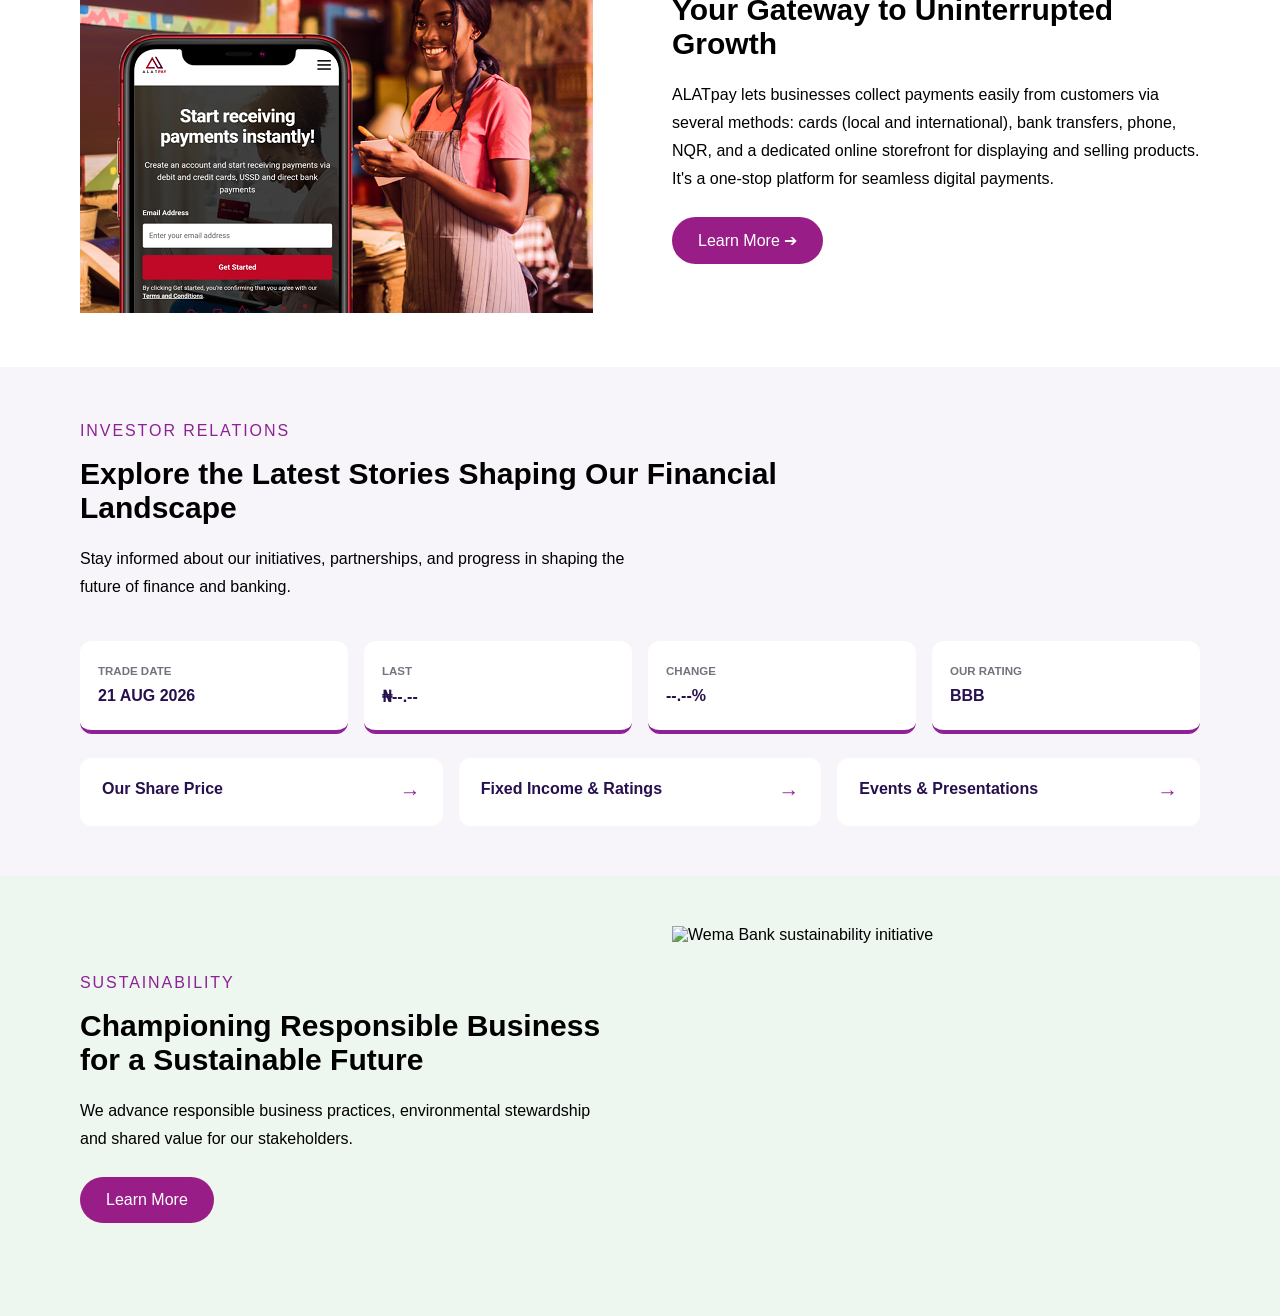
==== commit 518c69b4: "added picture or smn like that" ====
--- a/index.html
+++ b/index.html
@@ -15,7 +15,7 @@
         <a href="#" class="logo">
           <img
             class="logo-mark"
-            src="/Img/logo-mark.jpg"
+            src="/image/logo-mark.jpg"
             alt="Wema Bank logo mark"
           />
           <span class="logo-text">WEMA BANK</span>
@@ -36,7 +36,7 @@
         </nav>
 
         <a href="#" class="login-btn">
-          <img class="briefcase" src="/Img/Briefcase.svg" alt="briefcase" />
+          <img class="briefcase" src="/image/briefcase.svg" alt="briefcase" />
           <span>Login</span>
         </a>
       </div>
@@ -55,7 +55,7 @@
 
         <button class="search-btn" aria-label="Search">
           <a>
-            <img class="search" src="/Img/Search.svg" alt="search-btn" />
+            <img class="search" src="/image/search.svg" alt="search-btn" />
           </a>
         </button>
       </div>
@@ -85,7 +85,7 @@
         <div class="slide slide-1">
           <a href="#" aria-label="Wema at 81">
             <img
-              src="/Img/banner-wema81.jpg"
+              src="/image/banner-wema81.jpg"
               alt="Celebrating Wema at 81 - The Future of Possibilities Begins"
             />
           </a>
@@ -93,7 +93,7 @@
         <div class="slide slide-2">
           <a href="#" aria-label="SARA by Wema">
             <img
-              src="/Img/banner-sara.jpg"
+              src="/image/banner-sara.jpg"
               alt="SARA - Customized Solutions For Her"
             />
           </a>
@@ -101,7 +101,7 @@
         <div class="slide slide-3">
           <a href="#" aria-label="ALAT by Wema">
             <img
-              src="/Img/banner-alat.jpg"
+              src="/image/banner-alat.jpg"
               alt="ALAT by Wema - Voice Banking, Tap and Pay, Uptime Prediction"
             />
           </a>
@@ -191,27 +191,27 @@
     </section>
     <div class="quick-links">
       <div class="link-card">
-        <img src="/Img/Help-center.svg" alt="Help Center" />
+        <img src="/image/Help-center.svg" alt="Help Center" />
         <p>Help Center</p>
       </div>
       <div class="link-card">
-        <img src="/Img/Whistle-blower.svg" alt="Whistle Blower" />
+        <img src="/image/Whistle-blower.svg" alt="Whistle Blower" />
         <p>Whistle Blower</p>
       </div>
       <div class="link-card">
-        <img src="/Img/digital-banking.svg" alt="Digital Banking" />
+        <img src="/image/digital-banking.svg" alt="Digital Banking" />
         <p>Digital Banking</p>
       </div>
       <div class="link-card">
-        <img src="/Img/faq.svg" alt="FAQs" />
+        <img src="/image/faq.svg" alt="FAQs" />
         <p>FAQs</p>
       </div>
       <div class="link-card">
-        <img src="/Img/downloads.svg" alt="Downloads" />
+        <img src="/image/downloads.svg" alt="Downloads" />
         <p>Downloads</p>
       </div>
       <div class="link-card">
-        <img src="/Img/locate-branch.svg" alt="Locate Branch" />
+        <img src="image/locate-branch.svg" alt="Locate Branch" />
         <p>Locate Branch</p>
       </div>
     </div>
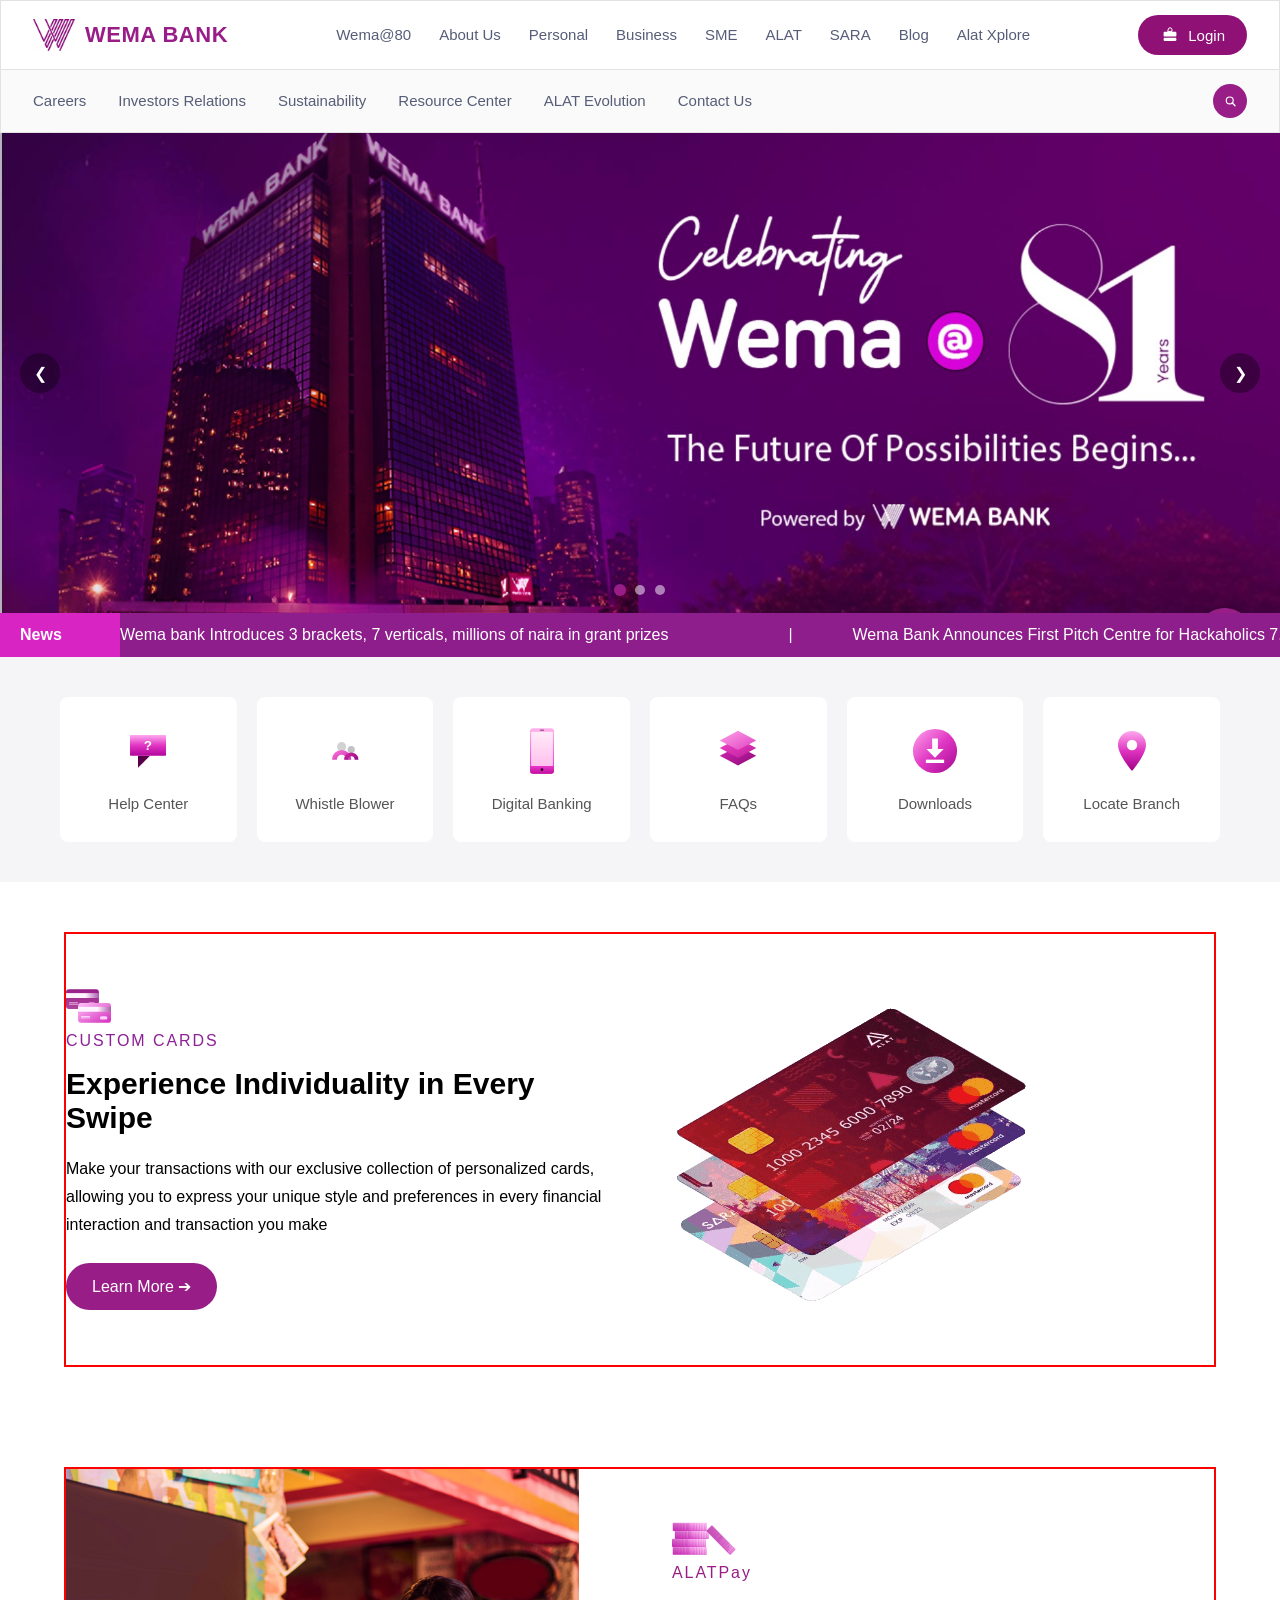
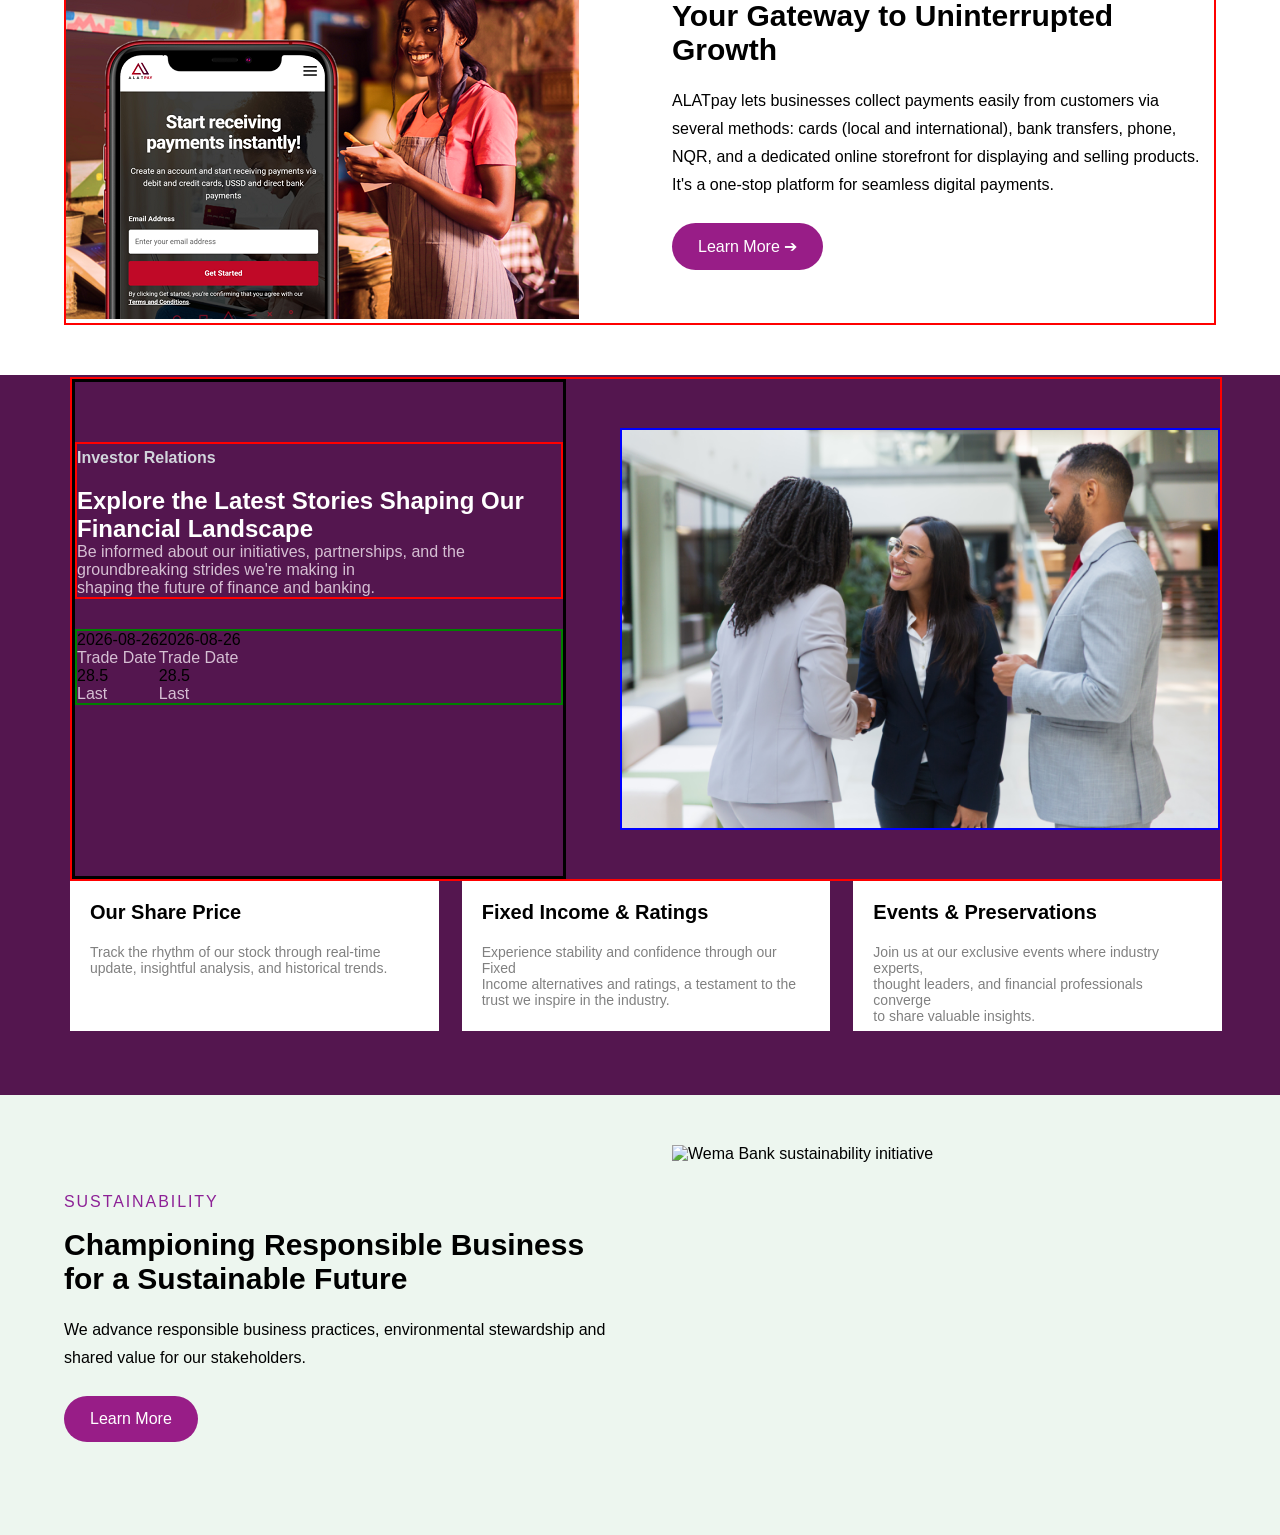
==== commit b3b04682: "work on my section" ====
--- a/index.html
+++ b/index.html
@@ -218,8 +218,8 @@
     <!-- PERSON 3 START: Custom Cards to Sustainability -->
     <main>
       <section class="custom-cards">
-        <div class="person3-container person3-split">
-          <div class="person3-copy">
+        <div class="person3-container person3-split" style="border: solid 2px red;">
+          <div class="person3-copy" >
             <img src="image/wema custom card.svg" alt="" />
             <p class="person3-eyebrow">CUSTOM CARDS</p>
             <h2>Experience Individuality in Every Swipe</h2>
@@ -239,7 +239,7 @@
       </section>
 
       <section class="alatpay">
-        <div class="person3-container person3-split person3-split-reverse">
+        <div class="person3-container person3-split person3-split-reverse" style="border: solid 2px red;">
           <div class="person3-image-wrap">
             <img src="image/wemaLADY.png" alt="ALATPay payment solution" />
           </div>
@@ -262,40 +262,68 @@
         </div>
       </section>
 
-      <section class="investor-relations">
-        <div class="person3-container">
-          <div class="person3-section-heading">
-            <p class="person3-eyebrow">INVESTOR RELATIONS</p>
-            <h2>Explore the Latest Stories Shaping Our Financial Landscape</h2>
-            <p>
-              Stay informed about our initiatives, partnerships, and progress in
-              shaping the future of finance and banking.
-            </p>
-          </div>
-
-          <div class="investor-stats">
-            <article class="investor-stat">
-              <span>TRADE DATE</span>
-              <strong>21 AUG 2026</strong>
-            </article>
-            <article class="investor-stat">
-              <span>LAST</span>
-              <strong>₦--.--</strong>
-            </article>
-            <article class="investor-stat">
-              <span>CHANGE</span>
-              <strong>--.--%</strong>
-            </article>
-            <article class="investor-stat">
-              <span>OUR RATING</span>
-              <strong>BBB</strong>
-            </article>
-          </div>
-
-          <div class="investor-links">
-            <a href="#">Our Share Price <span>→</span></a>
-            <a href="#">Fixed Income &amp; Ratings <span>→</span></a>
-            <a href="#">Events &amp; Presentations <span>→</span></a>
+      <section class="person3-investor-relation">
+        <div class="investor-relation-first-innerbox" style="border: 2px solid red;">
+          <div class="first-innerbox" style="border: solid black">
+            <div class="first-innerbox-title">
+              <h4>Investor Relations</h4>
+              <h1>
+                Explore the Latest Stories Shaping
+                Our Financial Landscape
+              </h1>
+              <p>
+                Be informed about our initiatives, partnerships, and the
+                groundbreaking strides we're making in <br />shaping the future
+                of finance and banking.
+              </p>
+            </div>
+            <div class="first-innerbox-stats">
+              <div class="box-year">
+                <div class="year-1">
+                  <span>2026-08-26</span>
+                  <p>Trade Date</p>
+                </div>
+                <div class="sec">
+                  <span>28.5</span>
+                  <p>Last</p>
+                </div>
+              </div>
+
+              <div class="box-year">
+                <div class="year-2">
+                  <span>2026-08-26</span>
+                  <p>Trade Date</p>
+                </div>
+                <div class="sec-2">
+                  <span>28.5</span>
+                  <p>Last</p>
+                </div>
+              </div>
+            </div>
+          </div>
+
+          <img src="image/wema investors.jpg" alt="" class="second-innerbox" />
+        </div>
+        <div class="ivestor-relation-second-innerbox">
+          <div class="white-box">
+            <h4>Our Share Price</h4>
+            <p>
+              Track the rhythm of our stock through real-time <br />
+              update, insightful analysis, and historical trends.
+            </p>
+          </div>
+          <div class="white-box">
+            <h4>Fixed Income & Ratings</h4>
+            <p>
+              Experience stability and confidence through our Fixed
+              <br />Income alternatives and ratings, a testament to the <br>
+              trust we inspire in the industry.
+            </p>
+          </div>
+          <div class="white-box">
+            <h4>Events & Preservations</h4>
+            <p>
+              Join us at our exclusive events where industry experts,<br> thought leaders, and financial professionals converge <br>to share valuable insights. 
           </div>
         </div>
       </section>
--- a/style.css
+++ b/style.css
@@ -344,17 +344,42 @@
 .link-card:hover {
   transform: translateY(-6px) scale(1.04);
   box-shadow: 0 12px 24px rgba(0, 0, 0, 0.12);
-}/* PERSON 3: Custom Cards to Sustainability */
+}
+
+@media (max-width: 1100px) {
+  .main-nav ul,
+  .sub-nav ul {
+    gap: 16px;
+  }
+}
+
+@media (max-width: 900px) {
+  .top-row {
+    flex-wrap: wrap;
+  }
+  .main-nav ul {
+    order: 3;
+    width: 100%;
+    justify-content: flex-start;
+    flex-wrap: wrap;
+    margin-top: 12px;
+  }
+  .sub-nav ul {
+    flex-wrap: wrap;
+    row-gap: 8px;
+  }
+}
+/* PERSON 3: Custom Cards to Sustainability */
 
 .person3-container {
-  width: min(1120px, 90%);
+  width: 90%;
   margin: 0 auto;
   
 }
 
 .custom-cards,
 .alatpay,
-.investor-relations,
+.person3-investor-relation,
 .sustainability {
   padding: 50px 0;
  
@@ -365,6 +390,7 @@
   grid-template-columns: repeat(2, 1fr);
   align-items: center;
   gap: 64px;
+
 }
 
 .person3-copy h2,
@@ -375,7 +401,8 @@
 }
 
 .person3-copy p,
-.person3-section-heading p {
+.person3-section-heading p 
+.person3-section-heading p{
   max-width: 560px;
   font-size: 1rem;
   line-height: 1.75;
@@ -408,7 +435,86 @@
   font-weight: 300;
   text-decoration: none;
 }
-
+.person3-investor-relation{
+  background-color: #54164f;
+  width: 100%;
+  height: 720px;
+  
+  
+}
+.investor-relation-first-innerbox{
+  display: grid;
+  grid-template-columns: repeat(2, 1fr);
+  align-items: center;
+  gap: 54px;
+  width: 90%;
+  margin: -48px 0px 0px 70px;
+}
+
+.first-innerbox{
+  height: 500px ;
+  padding: 30px 0px 30px 0px;
+/* margin-right: 30px; */
+/* margin-left: -10px; */
+}
+.first-innerbox-title{
+  margin-top: 30px;
+  width: 100%;
+  border: solid 2px red;
+}
+.first-innerbox  h4{
+  color: #d1d5db;
+  margin-top: 5px;
+  /* margin: 20px 0px 20px ; */
+}
+.first-innerbox-title h1{
+  color: white;
+  margin-top: 20px;
+
+}
+
+.first-innerbox p{
+  color: #d5bfd3;
+}
+.first-innerbox-stats{
+  display: flex;
+  border: solid 2px green;
+  margin-top: 30px;
+}
+
+
+.second-innerbox{
+  width: 600px;
+  border: solid 2px blue;
+}
+
+
+.ivestor-relation-second-innerbox{
+display: flex;
+gap: 23px;
+justify-content: center;
+width: 90%;
+margin: 0px 0px 0px 70px;
+}
+
+
+
+.white-box{
+  background-color:white;
+  width: 400px;
+  height: 150px;
+  padding: 20px;
+}
+
+.white-box p{
+  font-size: 14px;
+  color: gray
+}
+
+.white-box h4{
+  font-size: 20px;
+  margin-bottom: 20px;
+}
 
 .alatpay {
   background: rgb(255, 255, 255);
@@ -427,61 +533,7 @@
   background: #981d87;
 }
 
-.investor-relations {
-  background: #f8f5fa;
-}
-
-.person3-section-heading {
-  max-width: 720px;
-}
-
-.investor-stats {
-  display: grid;
-  grid-template-columns: repeat(4, 1fr);
-  gap: 16px;
-  margin: 40px 0 24px;
-}
-
-.investor-stat {
-  padding: 24px 18px;
-  border-radius: 12px;
-  background: #ffffff;
-  border-bottom: 4px solid #8d2196;
-}
-
-.investor-stat span {
-  display: block;
-  margin-bottom: 10px;
-  color: #77717e;
-  font-size: 0.72rem;
-  font-weight: 700;
-}
-
-.investor-stat strong {
-  color: #27104e;
-  font-size: 1rem;
-}
-
-.investor-links {
-  display: grid;
-  grid-template-columns: repeat(3, 1fr);
-  gap: 16px;
-}
-
-.investor-links a {
-  padding: 22px;
-  border-radius: 12px;
-  background: #ffffff;
-  color: #27104e;
-  font-weight: 700;
-  text-decoration: none;
-}
-
-.investor-links span {
-  float: right;
-  color: #8d2196;
-  font-size: 1.3rem;
-}
+
 
 .sustainability {
   background: #edf6ef;
